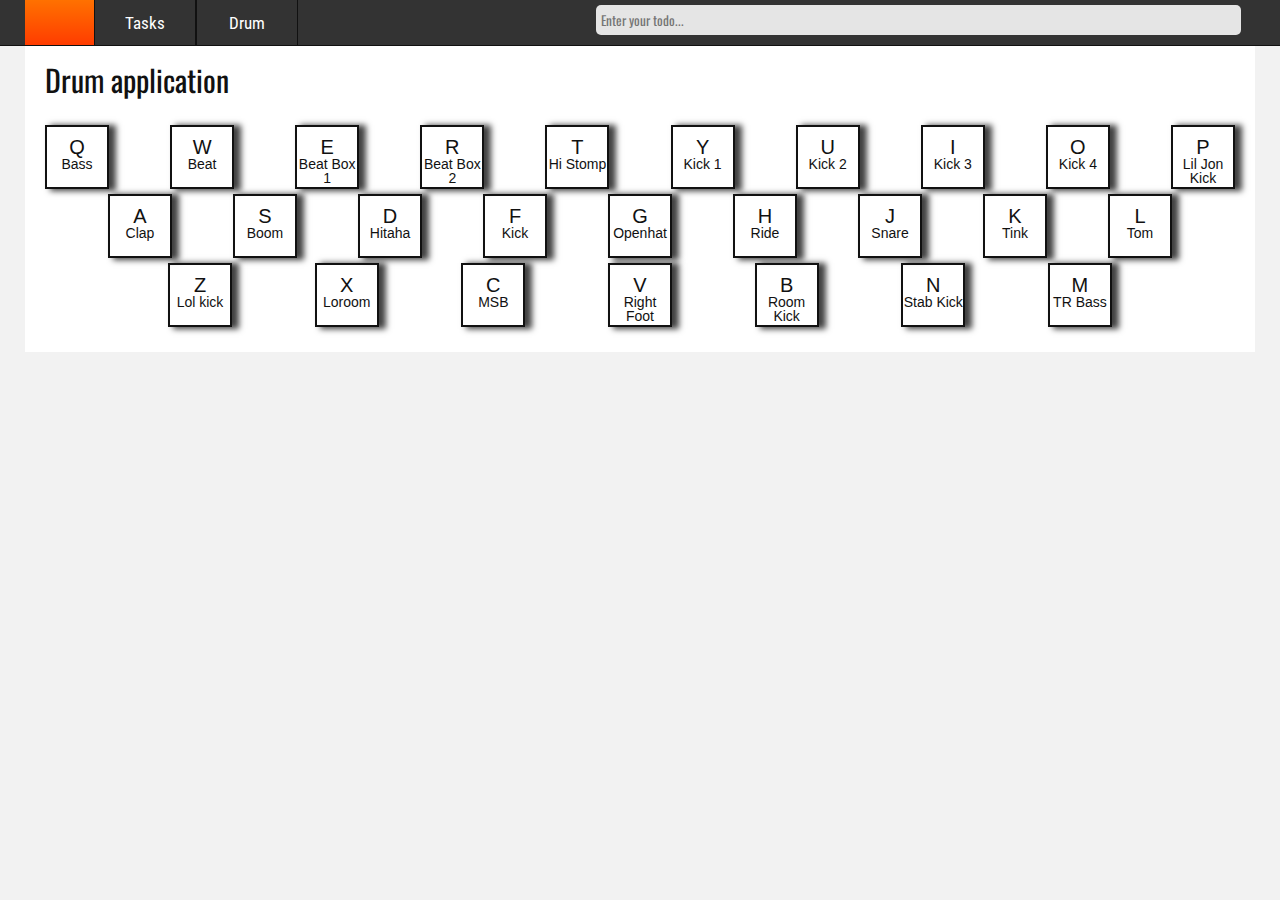
==== drum.html @ 241bcec7 "Initial commit" ====
<!DOCTYPE html>
<html lang="en">
<head>
    <meta charset="UTF-8">

    <link rel="stylesheet" type="text/css" href="css/style.css">
    <link rel="stylesheet" type="text/css" href="css/drum.css">

    <link rel="stylesheet" href="https://use.fontawesome.com/releases/v5.1.1/css/all.css"
          integrity="sha384-O8whS3fhG2OnA5Kas0Y9l3cfpmYjapjI0E4theH4iuMD+pLhbf6JI0jIMfYcK3yZ" crossorigin="anonymous">
    <link href="https://fonts.googleapis.com/css?family=Oswald" rel="stylesheet">
    <link href="https://fonts.googleapis.com/css?family=Roboto+Condensed" rel="stylesheet">

    <title>Todo application</title>
</head>
<body>
<header>
    <div class="wrapper holder">
        <div class="flex-container">
            <div class="logo">
                <h1><a href="index.html"><i class="fas fa-check-double"></i></a></h1>
            </div>

            <nav>
                <ul>
                    <li><a href="index.html">Tasks</a></li>
                    <li><a href="#">Drum</a></li>
                </ul>
            </nav>

            <form id="todoList">
                <input type="text" placeholder="Enter your todo..." id="todoInput" onfocus="this.value=''">
                <button type="submit"><i class="fas fa-plus"></i></button>
            </form>
        </div>
    </div>
</header>

<main>
    <div class="wrapper holder">
        <div class="drum-content">
            <div class="drum tab-content show">
                <h3>Drum application</h3>

                <div class="top-keys">
                    <div class="flex-container">
                        <div data-key="81" class="key">
                            <kbd>Q</kbd>
                            <span>Bass</span>
                        </div>

                        <div data-key="87" class="key">
                            <kbd>W</kbd>
                            <span>Beat</span>
                        </div>

                        <div data-key="69" class="key">
                            <kbd>E</kbd>
                            <span>Beat Box 1</span>
                        </div>

                        <div data-key="82" class="key">
                            <kbd>R</kbd>
                            <span>Beat Box 2</span>
                        </div>

                        <div data-key="84" class="key">
                            <kbd>T</kbd>
                            <span>Hi Stomp</span>
                        </div>

                        <div data-key="89" class="key">
                            <kbd>Y</kbd>
                            <span>Kick 1</span>
                        </div>

                        <div data-key="85" class="key">
                            <kbd>U</kbd>
                            <span>Kick 2</span>
                        </div>

                        <div data-key="73" class="key">
                            <kbd>I</kbd>
                            <span>Kick 3</span>
                        </div>

                        <div data-key="79" class="key">
                            <kbd>O</kbd>
                            <span>Kick 4</span>
                        </div>

                        <div data-key="80" class="key">
                            <kbd>P</kbd>
                            <span>Lil Jon Kick</span>
                        </div>
                    </div>
                </div>

                <div class="middle-keys">
                    <div class="flex-container">
                        <div data-key="65" class="key">
                            <kbd>A</kbd>
                            <span>Clap</span>
                        </div>

                        <div data-key="83" class="key">
                            <kbd>S</kbd>
                            <span>Boom</span>
                        </div>

                        <div data-key="68" class="key">
                            <kbd>D</kbd>
                            <span>Hitaha</span>
                        </div>

                        <div data-key="70" class="key">
                            <kbd>F</kbd>
                            <span>Kick</span>
                        </div>

                        <div data-key="71" class="key">
                            <kbd>G</kbd>
                            <span>Openhat</span>
                        </div>

                        <div data-key="72" class="key">
                            <kbd>H</kbd>
                            <span>Ride</span>
                        </div>

                        <div data-key="74" class="key">
                            <kbd>J</kbd>
                            <span>Snare</span>
                        </div>

                        <div data-key="75" class="key">
                            <kbd>K</kbd>
                            <span>Tink</span>
                        </div>

                        <div data-key="76" class="key">
                            <kbd>L</kbd>
                            <span>Tom</span>
                        </div>
                    </div>
                </div>

                <div class="bottom-keys">
                    <div class="flex-container">
                        <div data-key="90" class="key">
                            <kbd>Z</kbd>
                            <span>Lol kick</span>
                        </div>

                        <div data-key="88" class="key">
                            <kbd>X</kbd>
                            <span>Loroom</span>
                        </div>

                        <div data-key="67" class="key">
                            <kbd>C</kbd>
                            <span>MSB</span>
                        </div>

                        <div data-key="86" class="key">
                            <kbd>V</kbd>
                            <span>Right Foot</span>
                        </div>

                        <div data-key="66" class="key">
                            <kbd>B</kbd>
                            <span>Room Kick</span>
                        </div>

                        <div data-key="78" class="key">
                            <kbd>N</kbd>
                            <span>Stab Kick</span>
                        </div>

                        <div data-key="77" class="key">
                            <kbd>M</kbd>
                            <span>TR Bass</span>
                        </div>
                    </div>
                </div>

                <div class="top-sounds">
                    <audio data-key="81" src="sounds/new/Bass%20Drum%20Sample-16440-Free-Loops.com.mp3"></audio>
                    <audio data-key="87" src="sounds/new/beat.wav"></audio>
                    <audio data-key="69" src="sounds/new/Beat%20Box%20Kick%201-6027-Free-Loops.com.mp3"></audio>
                    <audio data-key="82" src="sounds/new/Beat%20Box%20Kick%202-3171-Free-Loops.com.mp3"></audio>
                    <audio data-key="84" src="sounds/new/hi%20stomp.wav"></audio>
                    <audio data-key="89" src="sounds/new/KICK2.WAV"></audio>
                    <audio data-key="85" src="sounds/new/kick004.wav"></audio>
                    <audio data-key="79" src="sounds/new/kick009.wav"></audio>
                    <audio data-key="73" src="sounds/new/kick11.wav "></audio>
                    <audio data-key="80" src="sounds/new/Lil%20Jon%20Kick-8241-Free-Loops.com.mp3"></audio>
                </div>

                <div class="middle-sounds">
                    <audio data-key="65" src="sounds/clap.wav"></audio>
                    <audio data-key="83" src="sounds/boom.wav"></audio>
                    <audio data-key="68" src="sounds/hihat.wav"></audio>
                    <audio data-key="70" src="sounds/kick.wav"></audio>
                    <audio data-key="71" src="sounds/openhat.wav"></audio>
                    <audio data-key="72" src="sounds/ride.wav"></audio>
                    <audio data-key="74" src="sounds/snare.wav"></audio>
                    <audio data-key="75" src="sounds/tink.wav"></audio>
                    <audio data-key="76" src="sounds/tom.wav"></audio>
                </div>

                <div class="bottom-sounds">
                    <audio data-key="90" src="sounds/new/lokik%20hl.wav"></audio>
                    <audio data-key="88" src="sounds/new/loroomk2.wav"></audio>
                    <audio data-key="67" src="sounds/new/msb9718.wav"></audio>
                    <audio data-key="86" src="sounds/new/rightfoot-2.wav"></audio>
                    <audio data-key="66" src="sounds/new/roomkik2.wav"></audio>
                    <audio data-key="78" src="sounds/new/stab%20kik.wav"></audio>
                    <audio data-key="77" src="sounds/new/TR606_BASS.wav"></audio>
                </div>

            </div>
        </div>
    </div>

</main>

<script src="js/drum.js"></script>

</body>
</html>
---- css/style.css ----
html, body, div, span, applet, object, iframe,
h1, h2, h3, h4, h5, h6, p, blockquote, pre,
a, abbr, acronym, address, big, cite, code,
del, dfn, em, img, ins, kbd, q, s, samp,
small, strike, strong, sub, sup, tt, var,
b, u, i, center,
dl, dt, dd, ol, ul, li,
fieldset, form, label, legend,
table, caption, tbody, tfoot, thead, tr, th, td,
article, aside, canvas, details, embed,
figure, figcaption, footer, header, hgroup,
menu, nav, output, ruby, section, summary,
time, mark, audio, video {
    margin: 0;
    padding: 0;
    border: 0;
    font-size: 100%;
    font: inherit;
    vertical-align: baseline;
}

/* HTML5 display-role reset for older browsers */
article, aside, details, figcaption, figure,
footer, header, hgroup, menu, nav, section {
    display: block;
}

body {
    background-color: #f2f2f2;
    line-height: 1;
    font-family: "Rajdhani Medium", sans-serif;
    margin: 0 auto;
}

ol, ul {
    list-style: none;
}

a {
    text-decoration: none;
}

blockquote, q {
    quotes: none;
}

blockquote:before, blockquote:after,
q:before, q:after {
    content: '';
    content: none;
}

table {
    border-collapse: collapse;
    border-spacing: 0;
}

.flex-container {
    display: -webkit-flex;
    display: flex;
    justify-content: space-between;
}

.wrapper {
    width: 1230px;
    margin: 0 auto;
}

.holder:after {
    content: '';
    display: block;
    clear: both;
}

.active {
    color: #ff5500;
}


header {
    z-index: 2;
    width: 100%;
    height: 45px;
    position: fixed;
    top: 0;
    left: 0;
    background-color: #333333;
    text-align: center;
    border-bottom: 1px solid #111111;
}

h1 {
    margin: 5px 0 0 0;
    font-size: 30px;
}

h1 a {
    color: #ffffff;
}

.logo {
    width: 69px;
    height: 45px;

    background: rgba(248, 80, 50, 1);
    background: -moz-linear-gradient(top, rgba(248, 80, 50, 1) 0%, rgba(241, 111, 92, 1) 0%, rgba(255, 113, 0, 1) 0%, rgba(255, 60, 0, 1) 100%);
    background: -webkit-gradient(left top, left bottom, color-stop(0%, rgba(248, 80, 50, 1)), color-stop(0%, rgba(241, 111, 92, 1)), color-stop(0%, rgba(255, 113, 0, 1)), color-stop(100%, rgba(255, 60, 0, 1)));
    background: -webkit-linear-gradient(top, rgba(248, 80, 50, 1) 0%, rgba(241, 111, 92, 1) 0%, rgba(255, 113, 0, 1) 0%, rgba(255, 60, 0, 1) 100%);
    background: -o-linear-gradient(top, rgba(248, 80, 50, 1) 0%, rgba(241, 111, 92, 1) 0%, rgba(255, 113, 0, 1) 0%, rgba(255, 60, 0, 1) 100%);
    background: -ms-linear-gradient(top, rgba(248, 80, 50, 1) 0%, rgba(241, 111, 92, 1) 0%, rgba(255, 113, 0, 1) 0%, rgba(255, 60, 0, 1) 100%);
    background: linear-gradient(to bottom, rgba(248, 80, 50, 1) 0%, rgba(241, 111, 92, 1) 0%, rgba(255, 113, 0, 1) 0%, rgba(255, 60, 0, 1) 100%);
    filter: progid:DXImageTransform.Microsoft.gradient(startColorstr='#f85032', endColorstr='#ff3c00', GradientType=0);
}

header nav {
    margin-right: 279px;
}

header nav ul li {
    display: inline-block;
}

header nav ul li a {
    color: #ffffff;
    font-family: 'Roboto Condensed', sans-serif;
    border-right: 1px solid #111111;
    border-left: 1px solid #111111;
    width: 100px;
    height: 30px;
    display: block;
    padding-top: 15px;
    font-size: 17px;
    margin-left: -5px;

    -webkit-transition: background-color .5s;
    -moz-transition: background-color .5s;
    -ms-transition: background-color .5s;
    -o-transition: background-color .5s;
    transition: background-color .5s;
}

header nav ul li a:hover {
    background-color: #111111;
}

#todoList {
    width: 673px;
    height: 100%;
    display: inline-block;
    text-align: center;
    position: relative;
}

input[type='text'] {
    width: 638px;
    height: 28px;
    border: none;
    background-color: #e5e5e5;
    outline: none;
    margin-top: 5px;
    border-radius: 5px;
    padding-left: 5px;
    font-family: 'Oswald', sans-serif;

    -webkit-transition: background-color .5s;
    -moz-transition: background-color .5s;
    -ms-transition: background-color .5s;
    -o-transition: background-color .5s;
    transition: background-color .5s;
}

input[type='text']:focus {
    background-color: #ffffff;
}

button {
    position: absolute;
    top: 5px;
    right: 15px;
    width: 28px;
    height: 30px;
    background: none;
    border: none;
    outline: none;
    cursor: pointer;
    margin-left: -4px;
    color: #808080;

    -webkit-transition: color .5s;
    -moz-transition: color .5s;
    -ms-transition: color .5s;
    -o-transition: color .5s;
    transition: color .5s;
}

button:hover {
    color: #ff5500;
}

main {
    margin-top: 45px;
}

main .content {
    padding-top: 20px;
    width: 100%;
    background-color: #ffffff;
    border-left: 1px solid #dee5e6;
    border-right: 1px solid #dee5e6;
    border-bottom: 1px solid #dee5e6;
}

main .content h2 {
    font-family: 'Oswald', sans-serif;
    text-transform: uppercase;
    font-size: 45px;
    text-align: center;
    border-radius: 0 0 5px 5px;
    margin-bottom: 10px;
}

main .content .left-block {
    float: left;
    width: 65%;
    margin-top: 10px;
    background-color: #ffffff;
    border-radius: 5px;
    border: 1px solid #dee5e6;
    padding: 15px;
}

main .content .left-block nav {
    border-bottom: 1px solid #dee5e6;
    padding-bottom: 5px;
}

main .content .left-block nav ul li {
    font-size: 23px;
    font-family: 'Roboto Condensed', sans-serif;
    display: inline-block;
    margin-right: 10px;
    cursor: pointer;
}

main .content .left-block nav ul li a {
    color: #111111;

    -webkit-transition: color .5s;
    -moz-transition: color .5s;
    -ms-transition: color .5s;
    -o-transition: color .5s;
    transition: color .5s;
}

main .content .left-block nav ul li a:hover {
    color: #ff5500;
}

main .content .left-block .drum {
    margin-top: 10px;
    font-family: 'Oswald', sans-serif;
}

main .content .left-block .drum h3 {
    text-align: left;
    font-size: 25px;
    color: #ff5500;
    margin-bottom: 20px;
}

main .content .right-block {
    float: right;
    width: 29%;
    margin-top: 10px;
    background-color: #ffffff;
    border-radius: 5px;
    padding: 15px;
    word-wrap: break-word;
}

main .content .right-block h3 {
    font-size: 23px;
    font-family: 'Oswald', sans-serif;
    padding-bottom: 5px;
    border-bottom: 1px solid #dee5e6;
}

main .content .right-block #showToDoList a {
    color: #111111;
    font-size: 19px;

    -webkit-transition: color .5s;
    -moz-transition: color .5s;
    -ms-transition: color .5s;
    -o-transition: color .5s;
    transition: color .5s;
}

main .content .right-block #showToDoList {
    padding-top: 10px;
}

main .content .right-block #showToDoList p {
    font-family: 'Roboto Condensed', sans-serif;
    font-size: 19px;
}

main .content .right-block #showToDoList p,
main .content .right-block #showToDoList a {
    margin-bottom: 10px;
}

main .content .right-block #showToDoList a:hover {
    color: #ff5500;
}

.hidden-class {
    display: none;
}

.show {
    display: block;
}

.hide {
    display: none;
}

.shadow {
    text-align: center;
    padding-top: 10px;
    padding-bottom: 50px;
}

.shadow span {
    font-family: 'Oswald', sans-serif;
    font-size: 80px;
}

.shadow h3 {
    text-align: left;
    font-family: 'Oswald', sans-serif;
    font-size: 30px;
    color: #111111;
    margin-bottom: 20px;
}

.shadow h3 i {
    font-style: normal;
    color: #ff5500;
}

.slide {
    padding-top: 10px;
}

.slide h3 {
    font-family: 'Oswald', sans-serif;
    font-size: 30px;
    color: #111111;
    margin-bottom: 20px;
}

.slide h3 span {
    color: #ff5500;
}

.slide p {
    font-size: 17px;
    font-family: 'Roboto Condensed', sans-serif;
    color: #111111;
    line-height: 20px;
}

.left-position {
    float:left;
    margin-right:20px;

    -webkit-transform: translateX(-110%);
    -moz-transform: translateX(-110%);
    -ms-transform: translateX(-110%);
    -o-transform: translateX(-110%);
    transform: translateX(-110%);
}

.right-position {
    float:right;
    margin-left:20px;

    -webkit-transform: translateX(110%);
    -moz-transform: translateX(110%);
    -ms-transform: translateX(110%);
    -o-transform: translateX(110%);
    transform: translateX(110%);
}

.slide-in {
    z-index: 1;
    opacity:0;
    transition:1s;
}
.active-slide {
    opacity:1;
    transition: transform .5s;

    -webkit-transform: translateX(0%) translateY(0%);
    -moz-transform: translateX(0%) translateY(0%);
    -ms-transform: translateX(0%) translateY(0%);
    -o-transform: translateX(0%) translateY(0%);
    transform: translateX(0%) translateY(0%);
}

.flex {
    padding-top: 10px;
}

.flex h3 {
    font-family: 'Oswald', sans-serif;
    font-size: 30px;
    color: #111111;
    margin-bottom: 20px;
}

.flex h3 span {
    color: #ff5500;
}

.flex .flex-item {
    background-color: #ff5500;
    transition: all 0.5s cubic-bezier(0.61,-0.19, 0.7,-0.11);
    flex: 1;
    display: flex;
    flex-direction: column;
    justify-content: center;
    align-items: center;
    cursor: pointer;
    border: 1px solid #111111;
}

.flex .flex-item {
    font-size: 25px;
}

.flex .flex-item p {
    font-family: 'Oswald', sans-serif;
    color: #111111;
    text-transform: uppercase;
    font-size: 2em;
}

.flex .flex-container {
    display: flex;
    justify-content: space-around;
    min-height: 100vh;
}

.open {
    flex: 5;
    font-size: 2.6em;
}
---- css/drum.css ----
span {
    display: block;
    font-family: OpenSymbol, sans-serif;
    color: #111111;
    font-size: 14px;
}

.key {
    text-align: center;
    width: 60px;
    height: 60px;
    border: 2px solid #111111;
    transition: .1s;
    color: #111111;
    margin-bottom: 5px;

    -webkit-box-shadow: 6px 1px 6px 1px rgba(0,0,0,0.75);
    -moz-box-shadow: 6px 1px 6px 1px rgba(0,0,0,0.75);
    box-shadow: 6px 1px 6px 1px rgba(0,0,0,0.75);
}

kbd {
    display: block;
    margin-top: 10px;
    font-size: 20px;
    font-family: OpenSymbol, sans-serif;
}

.playing {
    transform: scale(1.1);
    color: #ff5500;
    border: 2px solid #ff5500;

    --webkit-box-shadow: 0px 0px 32px 3px rgba(255, 85, 0, 1);
    -moz-box-shadow: 0px 0px 32px 3px rgba(255, 85, 0, 1);
    box-shadow: 0px 0px 32px 3px rgba(255, 85, 0, 1);
}

.drum-content {
    background-color: #ffffff;
    padding: 20px;
}

.drum-content h3 {
    font-size: 30px;
    font-family: 'Oswald', sans-serif;
    color: #111111;
    margin-bottom: 30px;
}

.middle-keys {
    margin-right: 63px;
    margin-left: 63px;
}

.bottom-keys {
    margin-left: 123px;
    margin-right: 123px;
}
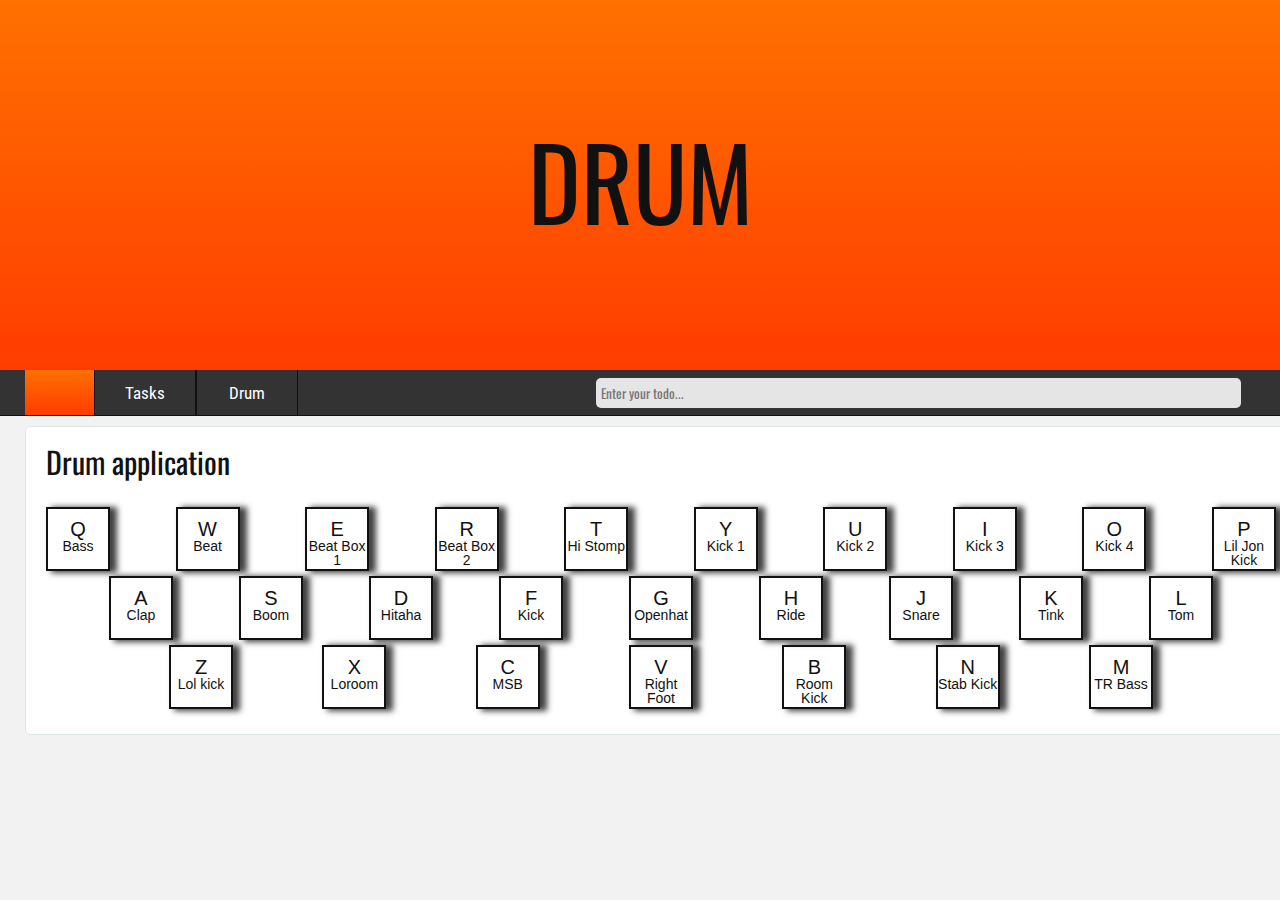
==== commit 8ae16b33: "Created banner" ====
--- a/drum.html
+++ b/drum.html
@@ -14,6 +14,13 @@
     <title>Todo application</title>
 </head>
 <body>
+
+<div class="banner">
+    <div class="logo-banner">
+        <h2>Drum</h2>
+    </div>
+</div>
+
 <header>
     <div class="wrapper holder">
         <div class="flex-container">
@@ -226,6 +233,7 @@
 </main>
 
 <script src="js/drum.js"></script>
+<script src="js/sticky-nav.js"></script>
 
 </body>
 </html>--- a/css/style.css
+++ b/css/style.css
@@ -76,14 +76,44 @@
     color: #ff5500;
 }
 
+.banner {
+    padding-top: 20px;
+    text-align: center;
+    width: 100%;
+    height: 350px;
+
+    background: rgba(248, 80, 50, 1);
+    background: -moz-linear-gradient(top, rgba(248, 80, 50, 1) 0%, rgba(241, 111, 92, 1) 0%, rgba(255, 113, 0, 1) 0%, rgba(255, 60, 0, 1) 100%);
+    background: -webkit-gradient(left top, left bottom, color-stop(0%, rgba(248, 80, 50, 1)), color-stop(0%, rgba(241, 111, 92, 1)), color-stop(0%, rgba(255, 113, 0, 1)), color-stop(100%, rgba(255, 60, 0, 1)));
+    background: -webkit-linear-gradient(top, rgba(248, 80, 50, 1) 0%, rgba(241, 111, 92, 1) 0%, rgba(255, 113, 0, 1) 0%, rgba(255, 60, 0, 1) 100%);
+    background: -o-linear-gradient(top, rgba(248, 80, 50, 1) 0%, rgba(241, 111, 92, 1) 0%, rgba(255, 113, 0, 1) 0%, rgba(255, 60, 0, 1) 100%);
+    background: -ms-linear-gradient(top, rgba(248, 80, 50, 1) 0%, rgba(241, 111, 92, 1) 0%, rgba(255, 113, 0, 1) 0%, rgba(255, 60, 0, 1) 100%);
+    background: linear-gradient(to bottom, rgba(248, 80, 50, 1) 0%, rgba(241, 111, 92, 1) 0%, rgba(255, 113, 0, 1) 0%, rgba(255, 60, 0, 1) 100%);
+    filter: progid:DXImageTransform.Microsoft.gradient(startColorstr='#f85032', endColorstr='#ff3c00', GradientType=0);
+}
+
+.banner .logo-banner {
+    margin-top: 110px;
+}
+
+.banner h2 {
+    font-size: 100px;
+    font-family: 'Oswald', sans-serif;
+    color: #111111;
+    margin: 0;
+    text-transform: uppercase;
+}
+
+.fixed header {
+    position: fixed;
+}
 
 header {
     z-index: 2;
     width: 100%;
     height: 45px;
-    position: fixed;
     top: 0;
-    left: 0;
+    position: relative;
     background-color: #333333;
     text-align: center;
     border-bottom: 1px solid #111111;
@@ -157,7 +187,7 @@
     border: none;
     background-color: #e5e5e5;
     outline: none;
-    margin-top: 5px;
+    margin-top: 8px;
     border-radius: 5px;
     padding-left: 5px;
     font-family: 'Oswald', sans-serif;
@@ -171,6 +201,12 @@
 
 input[type='text']:focus {
     background-color: #ffffff;
+}
+
+.drum-content {
+    width: 100%;
+    border-radius: 5px;
+    border: 1px solid #dee5e6;
 }
 
 button {
@@ -198,25 +234,7 @@
 }
 
 main {
-    margin-top: 45px;
-}
-
-main .content {
-    padding-top: 20px;
-    width: 100%;
-    background-color: #ffffff;
-    border-left: 1px solid #dee5e6;
-    border-right: 1px solid #dee5e6;
-    border-bottom: 1px solid #dee5e6;
-}
-
-main .content h2 {
-    font-family: 'Oswald', sans-serif;
-    text-transform: uppercase;
-    font-size: 45px;
-    text-align: center;
-    border-radius: 0 0 5px 5px;
-    margin-bottom: 10px;
+    margin-top: 10px;
 }
 
 main .content .left-block {
@@ -256,9 +274,10 @@
     color: #ff5500;
 }
 
-main .content .left-block .drum {
+main .content .left-block m {
     margin-top: 10px;
     font-family: 'Oswald', sans-serif;
+
 }
 
 main .content .left-block .drum h3 {
@@ -454,7 +473,7 @@
     min-height: 100vh;
 }
 
-.open {
+.flex .open {
     flex: 5;
     font-size: 2.6em;
 }